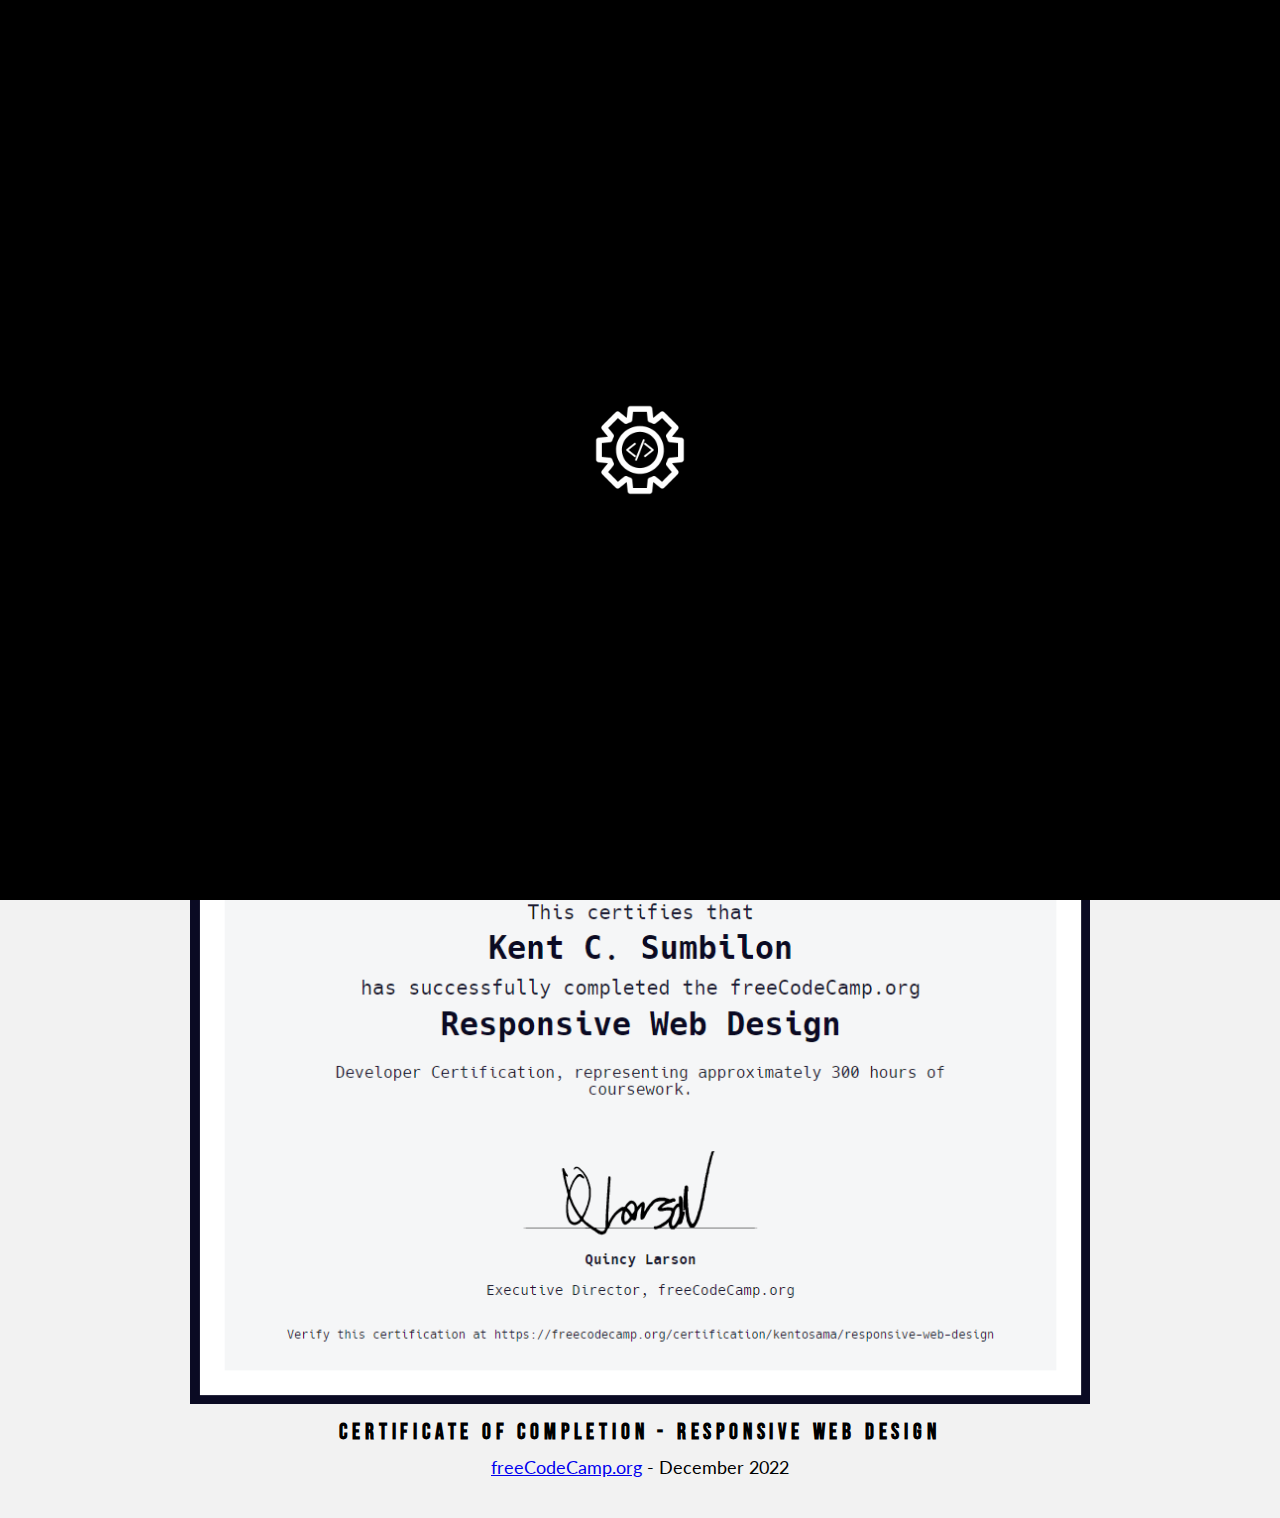
==== about.html @ 443f6633 "temporary completed about page" ====
<!DOCTYPE html>
<html lang="en">

<head>
  <meta charset="UTF-8" />
  <meta http-equiv="X-UA-Compatible" content="IE=edge" />
  <meta name="viewport" content="width=device-width, initial-scale=1.0" />
  <title>Kent Cabrera Sumbilon</title>
  <link rel="shortcut icon" type="image/png" href="img/logo.png">
</head>
<link rel="stylesheet" href="style.css" />
<link rel="preconnect" href="https://fonts.googleapis.com" />
<link rel="preconnect" href="https://fonts.gstatic.com" crossorigin />
<link href="https://fonts.googleapis.com/css2?family=Bebas+Neue&display=swap" rel="stylesheet" />
<link href="https://fonts.googleapis.com/css2?family=Lato&display=swap" rel="stylesheet">
</head>
<div id="loader-container">
  <img id="logo" src="img/logo.png" alt="Logo">
</div>
<script src="loading.js"></script>
<div id="about-page-container" class="about-page-container">
  <header class="about-hero">
    <div class="about-logo">
      <img src="img/logo-2.png" alt="Logo" />
    </div>
    <div class="menu-overlay">
      <div class="menu-overlay-logo">
        <img src="img/logo.png" alt="Logo" />
      </div>
      <button class="close-button">✖</button>
      <ul>
        <li><a href="index.html">Home</a></li>
        <li><a href="about.html">About</a></li>
        <li><a href="#">Contact</a></li>
      </ul>
      <div class="footer">
        <span>&copy;</span>
        <i class="fas fa-user"></i>
        2023, Kent Cabrera Sumbilon
      </div>
    </div>
    <nav>
      <div class="about-menu-text">
        Menu
        <div class="about-hamburger">
          <div class="about-bar"></div>
          <div class="about-bar"></div>
          <div class="about-bar"></div>
        </div>
    </nav>
  </header>

  <div class="scroll-to-top">
    <svg xmlns="http://www.w3.org/2000/svg" width="24" height="24" viewBox="0 0 24 24">
      <path fill="currentColor"
        d="M11.293 7.293l-4 4c-.391.391-.391 1.023 0 1.414.391.391 1.023.391 1.414 0L12 9.414l3.293 3.293c.391.391 1.023.391 1.414 0 .391-.391.391-1.023 0-1.414l-4-4c-.391-.391-1.023-.391-1.414 0z" />
    </svg>
  </div>

  <section id="about-me">
    <div class="about-me-container">
      <img src="img/Kent.png" alt="My Profile Picture">
      <h1>Hi, I'm Kent Cabrera Sumbilon </h1>
      <hr>
      <p>A student who loves programming. Passionate about creating software and solving problems through coding. Always
        looking to learn and improve my skills, and excited to see where my programming journey takes me. In my free
        time, I enjoy working on personal coding projects and experimenting with new technologies. I find joy in
        exploring the latest developments in the tech industry and how they can be utilized to improve our lives. I am
        also interested in contributing to open source projects and collaborating with other developers to create
        innovative solutions. My ultimate goal is to use my skills to make a positive impact in the world and help
        create a better future for everyone.
      </p>
    </div>
  </section>

  <section id="certificates">
    <div class="certificates-container">
      <h2>Certificates</h2>
      <div class="certificate">
        <img src="img/certificate-1.png" alt="Certificate 1">
        <h3>Certificate of Completion - Responsive Web Design</h3>
        <p><a href="https://www.freecodecamp.org/certification/kentosama/responsive-web-design">freeCodeCamp.org</a> - December 2022</p>
      </div>



    </div>
    <script src="main.js"></script>
    </body>

</html>
---- style.css ----
@import url("https://fonts.googleapis.com/css2?family=Exo+2:wght@100;400&display=swap");
@import url("https://fonts.googleapis.com/css2?family=Lato&display=swap");

html {
  scroll-behavior: smooth;
    margin: 0;
    padding: 0;
}

body {
  font-family: "Bebas Neue", Arial, Helvetica, sans-serif;
  letter-spacing: 0.3em;
  margin: 0;
}

p {
  font-family: "Lato", Arial, Helvetica, sans-serif;
  letter-spacing: 0;
}

/* Loading Screen */
.no-scroll {
  overflow: hidden;
}

#loader-container {
  background-color: black;
  position: fixed;
  top: 0;
  left: 0;
  width: 100%;
  height: 100%;
  display: flex;
  align-items: center;
  justify-content: center;
  flex-direction: column;
  z-index: 9999;
  margin: 0;
  padding: 0;
}

#logo {
  width: 100px;
  height: 100px;
  animation: spin 2s linear infinite;
}

@keyframes spin {
  from {
    transform: rotate(0deg);
  }
  to {
    transform: rotate(360deg);
  }
}

/* Home Page */
.home-page-container {
  background: linear-gradient(
    to right,
    rgb(16, 16, 16) 50%,
    rgb(28, 28, 28) 50%
  );
}

/* Header Logo */
.logo img {
  color: #fff;
  height: 70px;
  cursor: pointer;
  transition: transform 0.5s ease-in-out;
}

.logo img:hover {
  transform: rotate(180deg);
}

/* Header Styles/ */
.hero {
  display: flex;
  justify-content: space-between;
  align-items: center;
  margin: 0;
  padding: 10px 20px;
}

.hamburger {
  display: flex;
  flex-direction: column;
  justify-content: space-between;
  height: 20px;
  cursor: pointer;
  margin-left: 10px;
}

.bar {
  width: 25px;
  height: 4px;
  background-color: #fff;
  transition: all 0.3s ease-in-out;
}

.menu-text {
  letter-spacing: 0;
  display: flex;
  font-size: 20px;
  color: #fff;
  cursor: pointer;
  transition: color 0.3s ease-in-out;
}

.menu-text:hover {
  color: #e6a627;
}

/* Menu-Overlay Styles */
.menu-overlay {
  position: fixed;
  top: 0;
  right: 0;
  height: 100%;
  width: 100%;
  background-color: rgba(0, 0, 0, 0.9);
  z-index: 9999;
  transform: translateX(100%);
  transition: transform 0.3s ease-in-out;
}

.menu-overlay-logo img {
  cursor: pointer;
  height: 70px;
  padding: 10px 20px;
  transition: transform 0.5s ease-in-out;
}

.menu-overlay-logo img:hover {
  transform: rotate(180deg);
}

.menu-overlay ul {
  list-style: none;
  margin: 0;
  padding: 0;
  text-align: center;
  position: absolute;
  top: 50%;
  left: 50%;
  transform: translate(-50%, -50%);
}

.menu-overlay li {
  margin: 20px 0;
  font-size: 24px;
}

.menu-overlay a {
  color: #fff;
  text-decoration: none;
  transition: color 0.3s ease-in-out;
  font-size: 80px;
}

.menu-overlay a:hover {
  color: #e6a627;
}

.menu-overlay.open {
  transform: translateX(0);
}

.close-button {
  position: absolute;
  top: 1.2rem;
  right: 0.8rem;
  background-color: transparent;
  border: none;
  font-size: 2rem;
  color: #ffffff;
  cursor: pointer;
  transition: color 0.3s ease-in-out;
}

.close-button:hover {
  color: #737373;
}

.footer {
  position: absolute;
  bottom: 0;
  left: 0;
  width: 100%;
  height: 40px;
  background-color: none;
  color: #fff;
  font-size: 16px;
  text-align: left;
  margin-left: 20px;
  font-family: "Roboto", Arial, Helvetica, sans-serif;
  letter-spacing: 0.1em;
}

.footer span {
  display: inline-block;
}

.footer i {
  color: #fff;
}

/* Scroll-to-Top */
.scroll-to-top {
  position: fixed;
  bottom: 30px;
  left: 93%;
  transform: translateX(50%);
  width: 40px;
  height: 40px;
  background-color: rgba(230, 166, 39, 0.7);
  border-radius: 50%;
  display: flex;
  justify-content: center;
  align-items: center;
  opacity: 0;
  transition: opacity 0.3s ease-in-out;
  cursor: pointer;
}

.scroll-to-top {
  /* ... */
  opacity: 0;
  transition: opacity 0.3s ease-in-out;
}

.scroll-to-top.show {
  opacity: 1;
}

/* Media query for smaller screens */
@media (max-width: 768px) {
  .scroll-to-top {
    bottom: 30px;
    left: 85%;
    width: 30px;
    height: 30px;
    font-size: 14px;
  }
}

/* Section */
.developer-section {
  display: flex;
  flex-direction: column;
  align-items: center;
  margin: 15vh 0;
}

.logo-dev img {
  cursor: pointer;
  height: 100px;
  transition: transform 0.5s ease-in-out;
}

.logo-dev:hover img {
  transform: rotate(180deg);
}

.title {
  font-size: 80px;
  margin: 20px 0;
  text-align: center;
  color: #e6a627;
}

.title-line {
  width: 50px;
  height: 6px;
  background-color: #ffffff;
  border: none;
  margin-bottom: 20px;
  margin-top: 0;
  display: block;
}

.subtitle {
  font-size: 25px;
  text-align: center;
  margin: 0;
  color: #ffffff;
  display: inline-block;
}

/* Media Queries */
@media (max-width: 768px) {
  .title {
    font-size: 50px;
  }

  .subtitle {
    font-size: 20px;
  }

  .title-line {
    margin-bottom: 10px;
  }
}

/* Arrow */
.arrow-container {
  display: flex;
  justify-content: center;
  align-items: center;
  position: relative;
  height: 13vh;
  overflow: hidden;
}

.arrow-icon {
  width: 3rem;
  height: 3rem;
  fill: #e6a627;
  animation: arrow-bounce 1.5s ease-in-out infinite;
}

@keyframes arrow-bounce {
  0%,
  100% {
    transform: translateY(0);
  }
  50% {
    transform: translateY(10px);
  }
}

/* Skills Section */

.skills-section {
  background-color: #f5f5f5;
  padding: 50px 0;
  text-align: center;
}

.skills-container {
  display: flex;
  justify-content: center;
  align-items: center;
  flex-wrap: wrap;
  margin-top: 30px;
}

.skill {
  margin: 20px;
  max-width: 200px;
  text-align: center;
}

.skill img {
  width: 100px;
  height: 100px;
  object-fit: contain;
}

.skill h3 {
  margin-top: 20px;
}

.skill p {
  margin-top: 10px;
  font-size: 16px;
}

/* About Page Styles */

.about-page-container {
  background-color: #f2f2f2;
}

/* About Logo */
.about-logo img {
  height: 70px;
  cursor: pointer;
  transition: transform 0.5s ease-in-out;
}

.about-logo img:hover {
  transform: rotate(180deg);
}

/* About Header */

.about-hero {
  background-color: #f2f2f2;
  display: flex;
  justify-content: space-between;
  align-items: center;
  margin: 0;
  padding: 10px 20px;
}

.about-hamburger {
  display: flex;
  flex-direction: column;
  justify-content: space-between;
  height: 20px;
  cursor: pointer;
  margin-left: 10px;
}

.about-bar {
  width: 25px;
  height: 4px;
  background-color: #000000;
  transition: all 0.3s ease-in-out;
}

.about-menu-text {
  letter-spacing: 0;
  display: flex;
  font-size: 20px;
  color: #000000;
  cursor: pointer;
  transition: color 0.3s ease-in-out;
}

.about-menu-text:hover {
  color: #e6a627;
}

/* About Description */
#about-me {
  background-color: #f2f2f2;
  padding: 60px 0;
}

.about-me-container {
  max-width: 1000px;
  margin: 0 auto;
  text-align: center;
}

.about-me-container img {
  width: 250px;
  height: 250px;
  border-radius: 50%;
  object-fit: cover;
  object-position: center;
}

.about-me-container h1 {
  font-size: 50px;
  font-weight: bold;
  margin-top: 5px;
  margin-bottom: 0;
}

.about-me-container hr {
  border: 5px solid #988345;
  margin-bottom: 20px;
  width: 35px;
}

.about-me-container p {
  font-size: 20px;
  line-height: 1.5;
  color: #333;
  margin-bottom: 50px;
  text-align: justify;
}

@media only screen and (max-width: 768px) {
  .about-me-container img {
    width: 150px;
    height: 150px;
  }
  
  .about-me-container h1 {
    font-size: 30px;
  }
  
  .about-me-container hr {
    margin-bottom: 10px;
    width: 25px;
  }
  
  .about-me-container p {
    font-size: 16px;
    margin-bottom: 30px;
    padding: 0 20px;
  }
}

/* Certificate Section */
#certificates {
  background-color: #f2f2f2;
  padding: 20px 0;
}

.certificates-container {
  max-width: 1000px;
  margin: 0 auto;
  text-align: center;
}

.certificates-container h2 {
  font-size: 40px;
  font-weight: bold;
  margin-top: 0;
  margin-bottom: 20px;
}

.certificate {
  display: inline-block;
  width: 100%;
  max-width: 900px;
  margin: 20px;
}

.certificate img {
  width: 100%;
  height: auto;
  margin-bottom: 10px;
}

.certificate h3 {
  font-size: 22px;
  font-weight: bold;
  margin-top: 0;
  margin-bottom: 10px;
}

.certificate p {
  font-size: 18px;
  margin-top: 0;
  margin-bottom: 0;
}

@media only screen and (max-width: 768px) {
  .certificates-container h2 {
    font-size: 24px;
  }

  .certificate {
    max-width: 350px;
  }

  .certificate h3 {
    font-size: 20px;
  }

  .certificate p {
    font-size: 16px;
  }
}
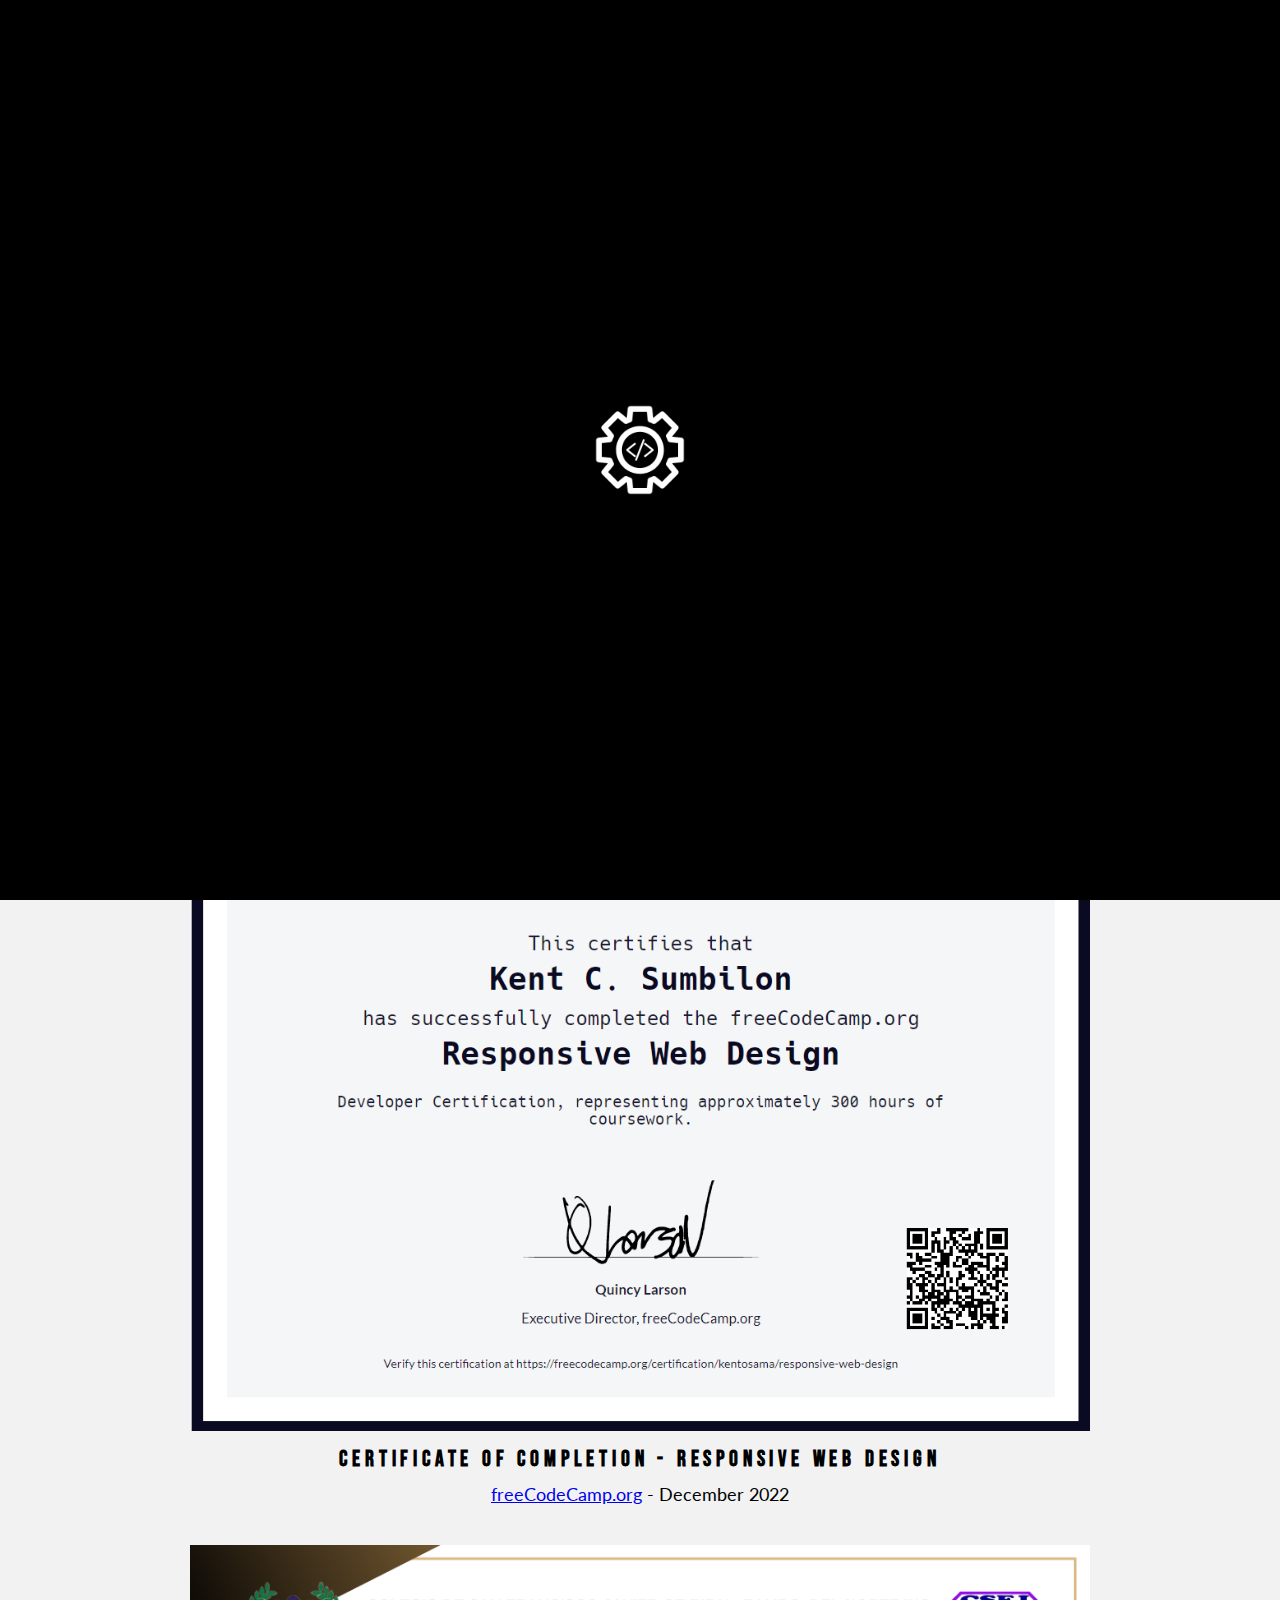
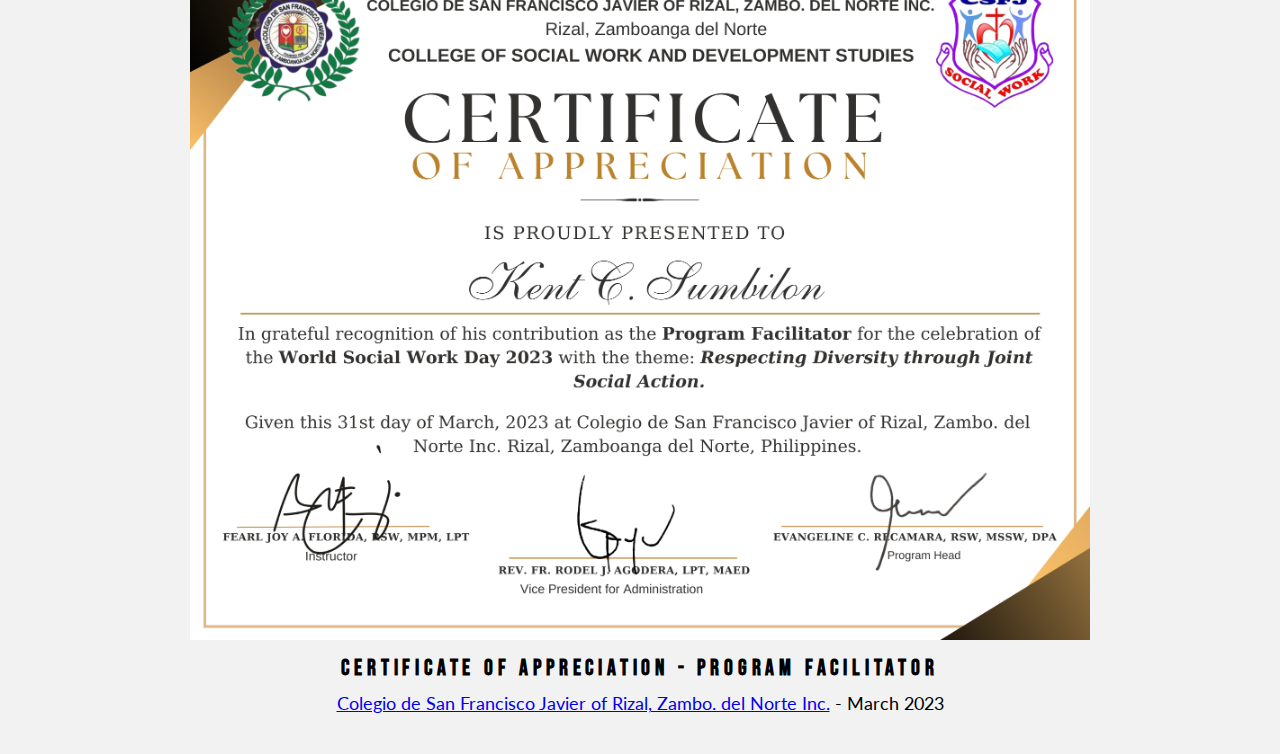
==== commit 1689ff8a: "minor changes" ====
--- a/about.html
+++ b/about.html
@@ -79,13 +79,23 @@
       <div class="certificate">
         <img src="img/certificate-1.png" alt="Certificate 1">
         <h3>Certificate of Completion - Responsive Web Design</h3>
-        <p><a href="https://www.freecodecamp.org/certification/kentosama/responsive-web-design">freeCodeCamp.org</a> - December 2022</p>
+        <p><a href="https://www.freecodecamp.org/certification/kentosama/responsive-web-design" target="_blank">freeCodeCamp.org</a> -
+          December 2022</p>
       </div>
+    </div>
 
+    <div class="certificates-container">
+      <div class="certificate">
+        <img src="img/certificate-2.png" alt="Certificate 2">
+        <h3>Certificate of Appreciation - Program Facilitator</h3>
+        <p><a href="https://www.facebook.com/CSFJRI/" target="_blank">Colegio de San Francisco Javier of Rizal, Zambo. del Norte Inc.</a> - March 2023</p>
+      </div>
+    </div>
+    
 
-
-    </div>
-    <script src="main.js"></script>
-    </body>
+  </section>
+  <script src="main.js"></script>
+  </body>
+</div>
 
 </html>--- a/style.css
+++ b/style.css
@@ -61,7 +61,14 @@
     rgb(16, 16, 16) 50%,
     rgb(28, 28, 28) 50%
   );
-}
+  height: 100vh;
+  display: flex;
+  flex-direction: column;
+  justify-content: flex-end;
+}
+
+
+
 
 /* Header Logo */
 .logo img {
@@ -82,7 +89,13 @@
   align-items: center;
   margin: 0;
   padding: 10px 20px;
-}
+  position: absolute;
+  top: 0;
+  left: 0;
+  right: 0;
+}
+
+
 
 .hamburger {
   display: flex;
@@ -443,6 +456,7 @@
   border-radius: 50%;
   object-fit: cover;
   object-position: center;
+  margin-bottom: 30px;
 }
 
 .about-me-container h1 {
@@ -466,19 +480,51 @@
   text-align: justify;
 }
 
+@media only screen and (max-width: 1024px) {
+  #about-me {
+    padding: 60px 0;
+  }
+
+  .about-me-container img {
+    width: 200px;
+    height: 200px;
+  }
+  
+  .about-me-container h1 {
+    font-size: 40px;
+  }
+  
+  .about-me-container hr {
+    margin-bottom: 20px;
+    width: 25px;
+  }
+  
+  .about-me-container p {
+    font-size: 18px;
+    margin-bottom: 30px;
+    padding: 0 30px;
+  }
+}
+
 @media only screen and (max-width: 768px) {
+  #about-me {
+    padding: 40px 0;
+  }
+  
   .about-me-container img {
     width: 150px;
     height: 150px;
+    margin-bottom: 30px;
   }
   
   .about-me-container h1 {
     font-size: 30px;
+    margin-bottom: 10px;
   }
   
   .about-me-container hr {
     margin-bottom: 10px;
-    width: 25px;
+    width: 20px;
   }
   
   .about-me-container p {
@@ -487,6 +533,7 @@
     padding: 0 20px;
   }
 }
+
 
 /* Certificate Section */
 #certificates {
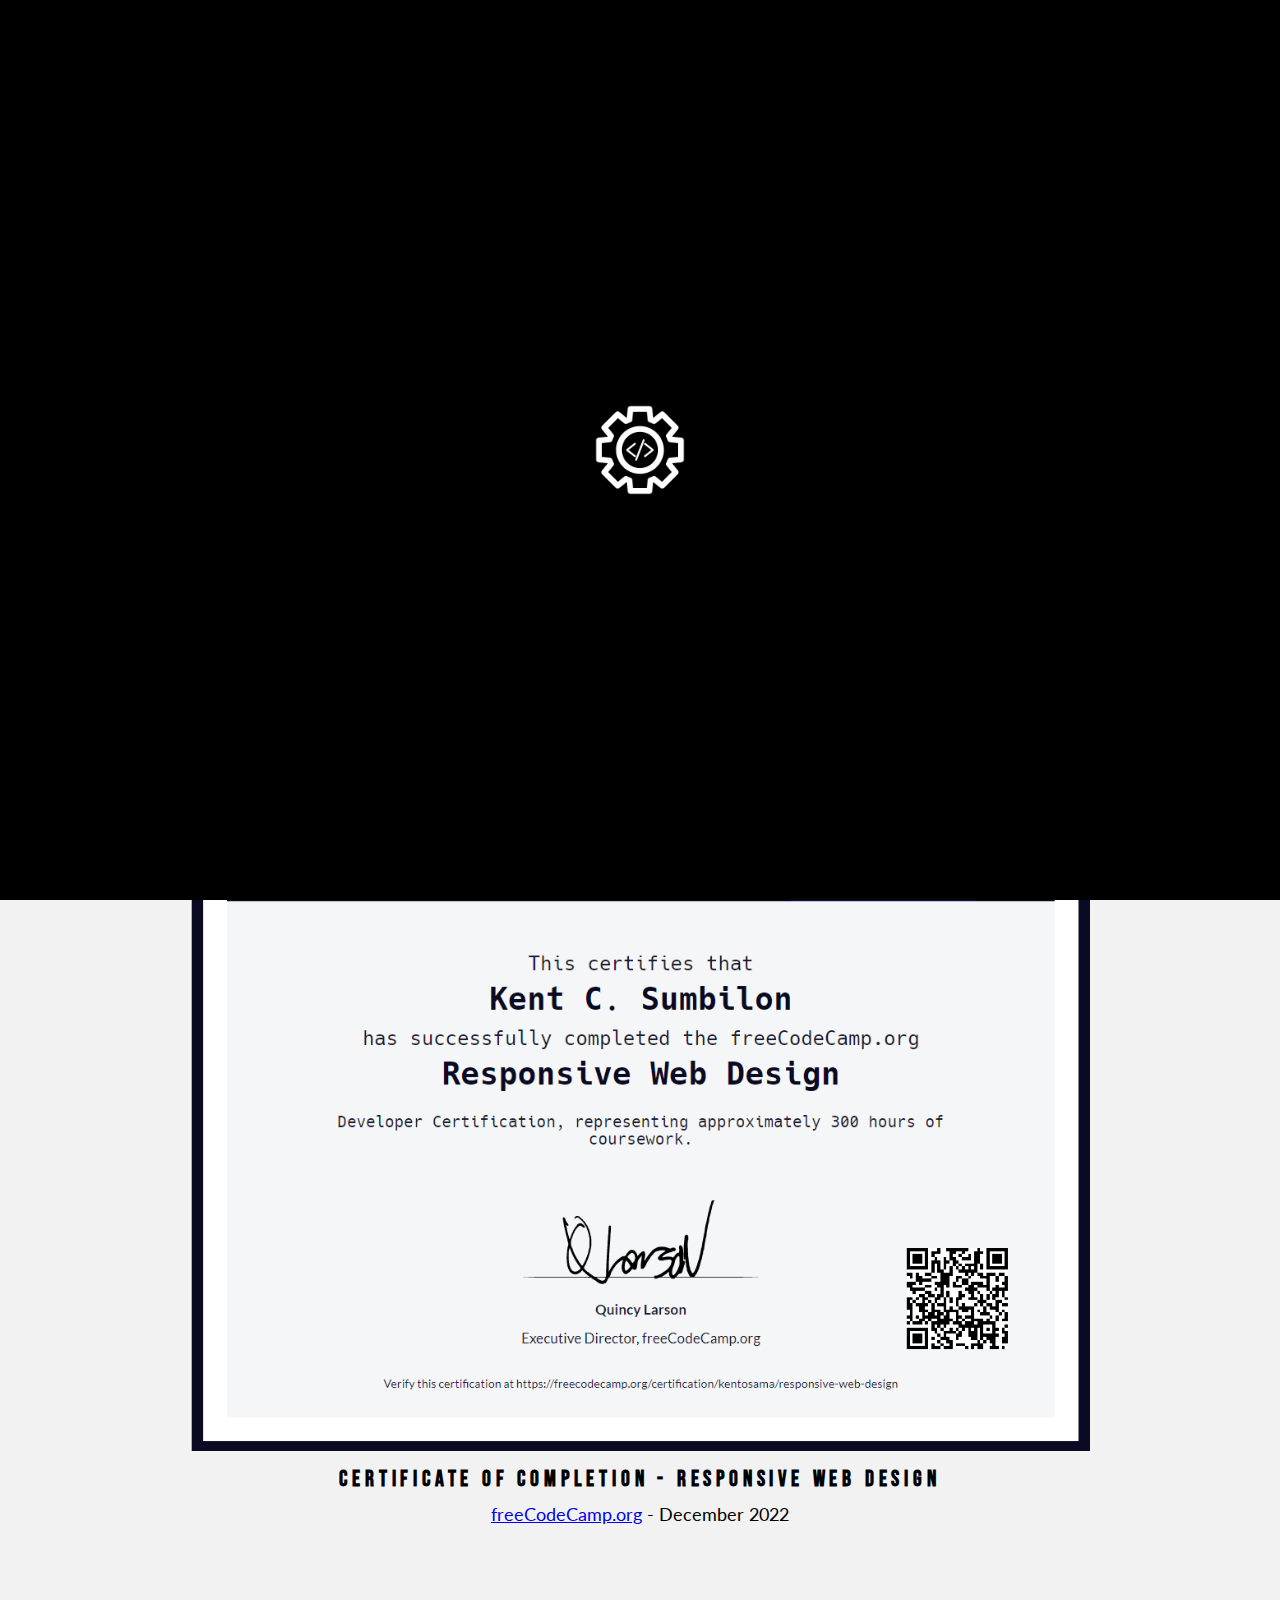
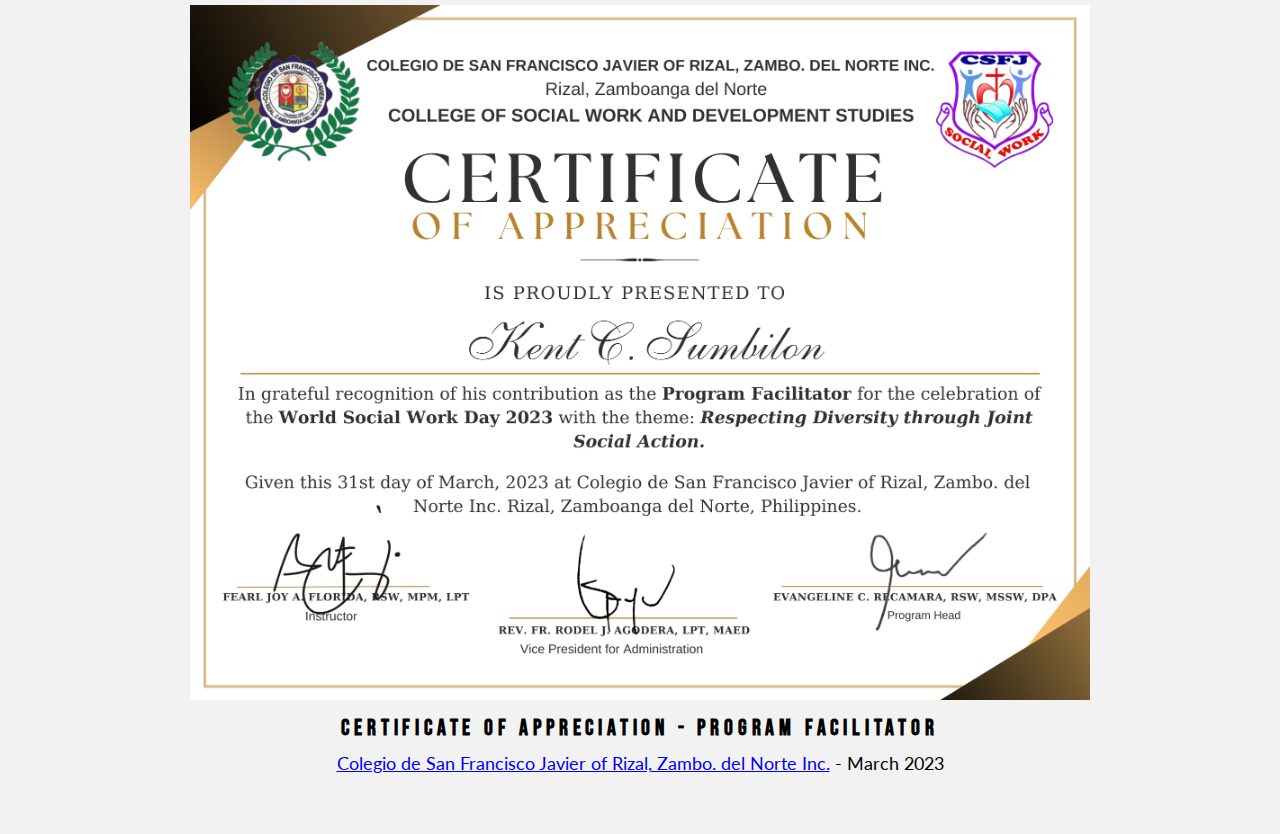
==== commit c1f8a0f3: "minor changes" ====
--- a/about.html
+++ b/about.html
@@ -60,7 +60,7 @@
   <section id="about-me">
     <div class="about-me-container">
       <img src="img/Kent.png" alt="My Profile Picture">
-      <h1>Hi, I'm Kent Cabrera Sumbilon </h1>
+      <h1>Kent Cabrera Sumbilon </h1>
       <hr>
       <p>A student who loves programming. Passionate about creating software and solving problems through coding. Always
         looking to learn and improve my skills, and excited to see where my programming journey takes me. In my free
@@ -79,7 +79,8 @@
       <div class="certificate">
         <img src="img/certificate-1.png" alt="Certificate 1">
         <h3>Certificate of Completion - Responsive Web Design</h3>
-        <p><a href="https://www.freecodecamp.org/certification/kentosama/responsive-web-design" target="_blank">freeCodeCamp.org</a> -
+        <p><a href="https://www.freecodecamp.org/certification/kentosama/responsive-web-design"
+            target="_blank">freeCodeCamp.org</a> -
           December 2022</p>
       </div>
     </div>
@@ -88,10 +89,11 @@
       <div class="certificate">
         <img src="img/certificate-2.png" alt="Certificate 2">
         <h3>Certificate of Appreciation - Program Facilitator</h3>
-        <p><a href="https://www.facebook.com/CSFJRI/" target="_blank">Colegio de San Francisco Javier of Rizal, Zambo. del Norte Inc.</a> - March 2023</p>
+        <p><a href="https://www.facebook.com/CSFJRI/" target="_blank">Colegio de San Francisco Javier of Rizal, Zambo.
+            del Norte Inc.</a> - March 2023</p>
       </div>
     </div>
-    
+
 
   </section>
   <script src="main.js"></script>
--- a/style.css
+++ b/style.css
@@ -3,8 +3,8 @@
 
 html {
   scroll-behavior: smooth;
-    margin: 0;
-    padding: 0;
+  margin: 0;
+  padding: 0;
 }
 
 body {
@@ -67,9 +67,6 @@
   justify-content: flex-end;
 }
 
-
-
-
 /* Header Logo */
 .logo img {
   color: #fff;
@@ -94,8 +91,6 @@
   left: 0;
   right: 0;
 }
-
-
 
 .hamburger {
   display: flex;
@@ -489,16 +484,16 @@
     width: 200px;
     height: 200px;
   }
-  
+
   .about-me-container h1 {
     font-size: 40px;
   }
-  
+
   .about-me-container hr {
     margin-bottom: 20px;
     width: 25px;
   }
-  
+
   .about-me-container p {
     font-size: 18px;
     margin-bottom: 30px;
@@ -510,23 +505,23 @@
   #about-me {
     padding: 40px 0;
   }
-  
+
   .about-me-container img {
     width: 150px;
     height: 150px;
     margin-bottom: 30px;
   }
-  
+
   .about-me-container h1 {
     font-size: 30px;
     margin-bottom: 10px;
   }
-  
+
   .about-me-container hr {
     margin-bottom: 10px;
     width: 20px;
   }
-  
+
   .about-me-container p {
     font-size: 16px;
     margin-bottom: 30px;
@@ -558,7 +553,7 @@
   display: inline-block;
   width: 100%;
   max-width: 900px;
-  margin: 20px;
+  margin: 40px;
 }
 
 .certificate img {
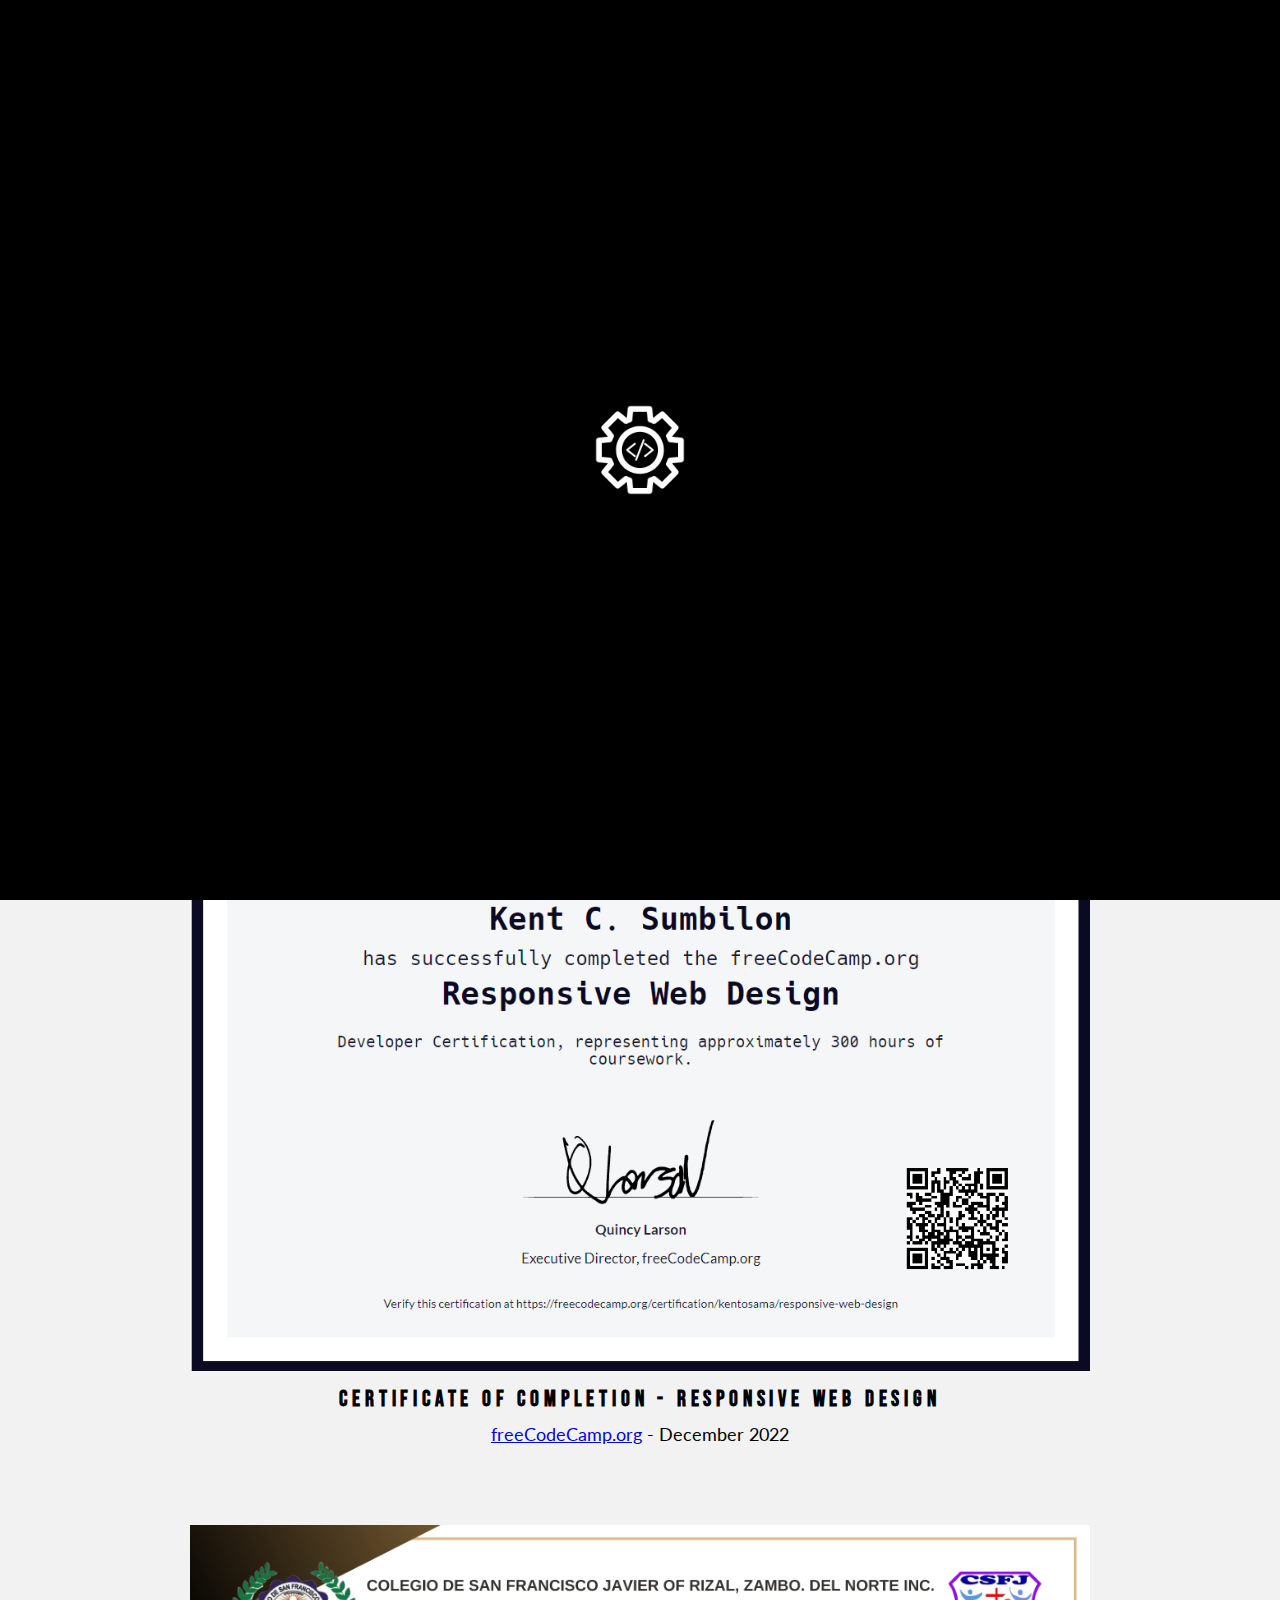
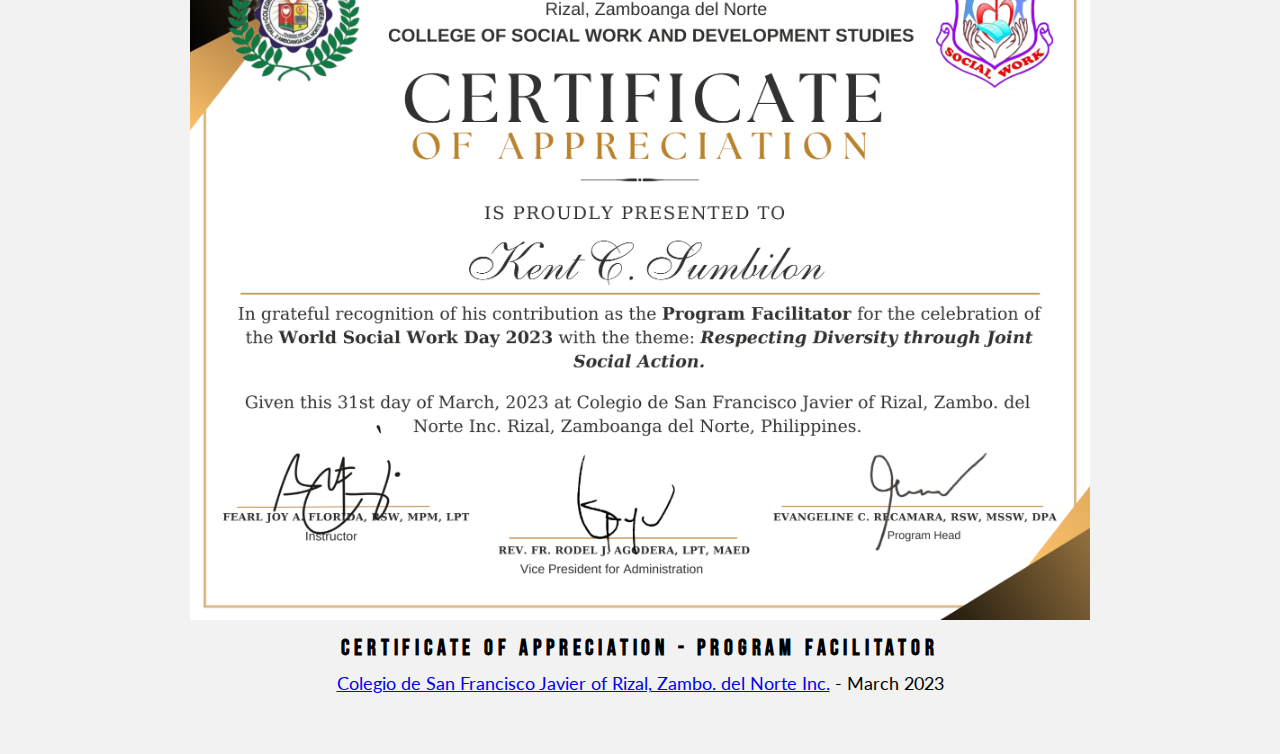
==== commit fd314e07: "minor changes" ====
--- a/about.html
+++ b/about.html
@@ -7,38 +7,32 @@
   <meta name="viewport" content="width=device-width, initial-scale=1.0" />
   <title>Kent Cabrera Sumbilon</title>
   <link rel="shortcut icon" type="image/png" href="img/logo.png">
-</head>
+
 <link rel="stylesheet" href="style.css" />
 <link rel="preconnect" href="https://fonts.googleapis.com" />
 <link rel="preconnect" href="https://fonts.gstatic.com" crossorigin />
 <link href="https://fonts.googleapis.com/css2?family=Bebas+Neue&display=swap" rel="stylesheet" />
 <link href="https://fonts.googleapis.com/css2?family=Lato&display=swap" rel="stylesheet">
 </head>
+<body>
+  <div class="scroll-to-top">
+    <svg xmlns="http://www.w3.org/2000/svg" width="24" height="24" viewBox="0 0 24 24">
+      <path fill="currentColor"
+        d="M11.293 7.293l-4 4c-.391.391-.391 1.023 0 1.414.391.391 1.023.391 1.414 0L12 9.414l3.293 3.293c.391.391 1.023.391 1.414 0 .391-.391.391-1.023 0-1.414l-4-4c-.391-.391-1.023-.391-1.414 0z" />
+    </svg>
+  </div>
+
 <div id="loader-container">
   <img id="logo" src="img/logo.png" alt="Logo">
 </div>
 <script src="loading.js"></script>
+
 <div id="about-page-container" class="about-page-container">
   <header class="about-hero">
     <div class="about-logo">
       <img src="img/logo-2.png" alt="Logo" />
     </div>
-    <div class="menu-overlay">
-      <div class="menu-overlay-logo">
-        <img src="img/logo.png" alt="Logo" />
-      </div>
-      <button class="close-button">✖</button>
-      <ul>
-        <li><a href="index.html">Home</a></li>
-        <li><a href="about.html">About</a></li>
-        <li><a href="#">Contact</a></li>
-      </ul>
-      <div class="footer">
-        <span>&copy;</span>
-        <i class="fas fa-user"></i>
-        2023, Kent Cabrera Sumbilon
-      </div>
-    </div>
+
     <nav>
       <div class="about-menu-text">
         Menu
@@ -49,13 +43,6 @@
         </div>
     </nav>
   </header>
-
-  <div class="scroll-to-top">
-    <svg xmlns="http://www.w3.org/2000/svg" width="24" height="24" viewBox="0 0 24 24">
-      <path fill="currentColor"
-        d="M11.293 7.293l-4 4c-.391.391-.391 1.023 0 1.414.391.391 1.023.391 1.414 0L12 9.414l3.293 3.293c.391.391 1.023.391 1.414 0 .391-.391.391-1.023 0-1.414l-4-4c-.391-.391-1.023-.391-1.414 0z" />
-    </svg>
-  </div>
 
   <section id="about-me">
     <div class="about-me-container">
@@ -72,6 +59,24 @@
       </p>
     </div>
   </section>
+</div>
+
+<div class="menu-overlay">
+  <div class="menu-overlay-logo">
+    <img src="img/logo.png" alt="Logo" />
+  </div>
+  <button class="close-button">✖</button>
+  <ul>
+    <li><a href="index.html">Home</a></li>
+    <li><a href="about.html">About</a></li>
+    <li><a href="contact.html">Contact</a></li>
+  </ul>
+  <div class="footer">
+    <span>&copy;</span>
+    <i class="fas fa-user"></i>
+    2023, Kent Cabrera Sumbilon
+  </div>
+</div>
 
   <section id="certificates">
     <div class="certificates-container">
@@ -98,6 +103,5 @@
   </section>
   <script src="main.js"></script>
   </body>
-</div>
 
 </html>--- a/style.css
+++ b/style.css
@@ -5,6 +5,7 @@
   scroll-behavior: smooth;
   margin: 0;
   padding: 0;
+  background-color: #f2f2f2;
 }
 
 body {
@@ -65,6 +66,13 @@
   display: flex;
   flex-direction: column;
   justify-content: flex-end;
+  transform: translateY(-50px);
+  transition: transform 1s ease-in-out;
+}
+
+.home-page-container.show {
+  opacity: 1;
+  transform: translateY(0);
 }
 
 /* Header Logo */
@@ -380,13 +388,19 @@
 
 .about-page-container {
   background-color: #f2f2f2;
+  transform: translateY(-50px);
+  transition: transform 1s ease-out;
+}
+
+.about-page-container.show {
+  transform: translateY(0);
 }
 
 /* About Logo */
 .about-logo img {
   height: 70px;
   cursor: pointer;
-  transition: transform 0.5s ease-in-out;
+  transition: transform 1s ease-in-out;
 }
 
 .about-logo img:hover {
@@ -436,7 +450,7 @@
 /* About Description */
 #about-me {
   background-color: #f2f2f2;
-  padding: 60px 0;
+  padding: 20px 0;
 }
 
 .about-me-container {
@@ -529,7 +543,6 @@
   }
 }
 
-
 /* Certificate Section */
 #certificates {
   background-color: #f2f2f2;
@@ -592,3 +605,98 @@
     font-size: 16px;
   }
 }
+
+/* Contact Styles */
+.contact-page-container {
+  background-color: #f2f2f2;
+  transform: translateY(-50px);
+  transition: transform 1s ease-out;
+}
+
+.contact-page-container.show {
+  opacity: 1;
+  transform: translateY(0);
+}
+
+#contact {
+  background-color: #f2f2f2;
+  padding: 100px 0;
+}
+
+.contact-container {
+  margin: 0 auto;
+  text-align: center;
+}
+
+.contact-container h2 {
+  font-size: 70px;
+  font-weight: bold;
+  margin-top: 0;
+  margin-bottom: 10px;
+}
+
+.contact-container h3 {
+  font-size: 45px;
+  font-weight: bold;
+  margin-top: 0;
+  margin-bottom: 10px;
+}
+
+.contact-container hr {
+  border: 5px solid #988345;
+  margin-bottom: 20px;
+  width: 35px;
+}
+
+.contact-container p a {
+  color: #988345;
+  font-size: 20px;
+  line-height: 1.5;
+  color: #333;
+  margin-bottom: 30px;
+}
+
+.socials {
+  display: flex;
+  justify-content: center;
+  align-items: center;
+  flex-wrap: wrap;
+  gap: 30px;
+  margin-bottom: 50px;
+}
+
+.socials img {
+  width: 50px;
+  height: 50px;
+  object-fit: contain;
+}
+
+@media only screen and (max-width: 768px) {
+  .contact-container h2 {
+    font-size: 30px;
+  }
+
+  .contact-container h3 {
+    font-size: 20px;
+  }
+
+  .contact-container hr {
+    margin-bottom: 10px;
+    width: 25px;
+  }
+
+  .contact-container p {
+    font-size: 16px;
+    margin-bottom: 20px;
+  }
+
+  .socials img {
+    width: 40px;
+    height: 40px;
+  }
+
+  .socials {
+    gap: 20px;
+    margin-bottom: 30px;
+  }
+}
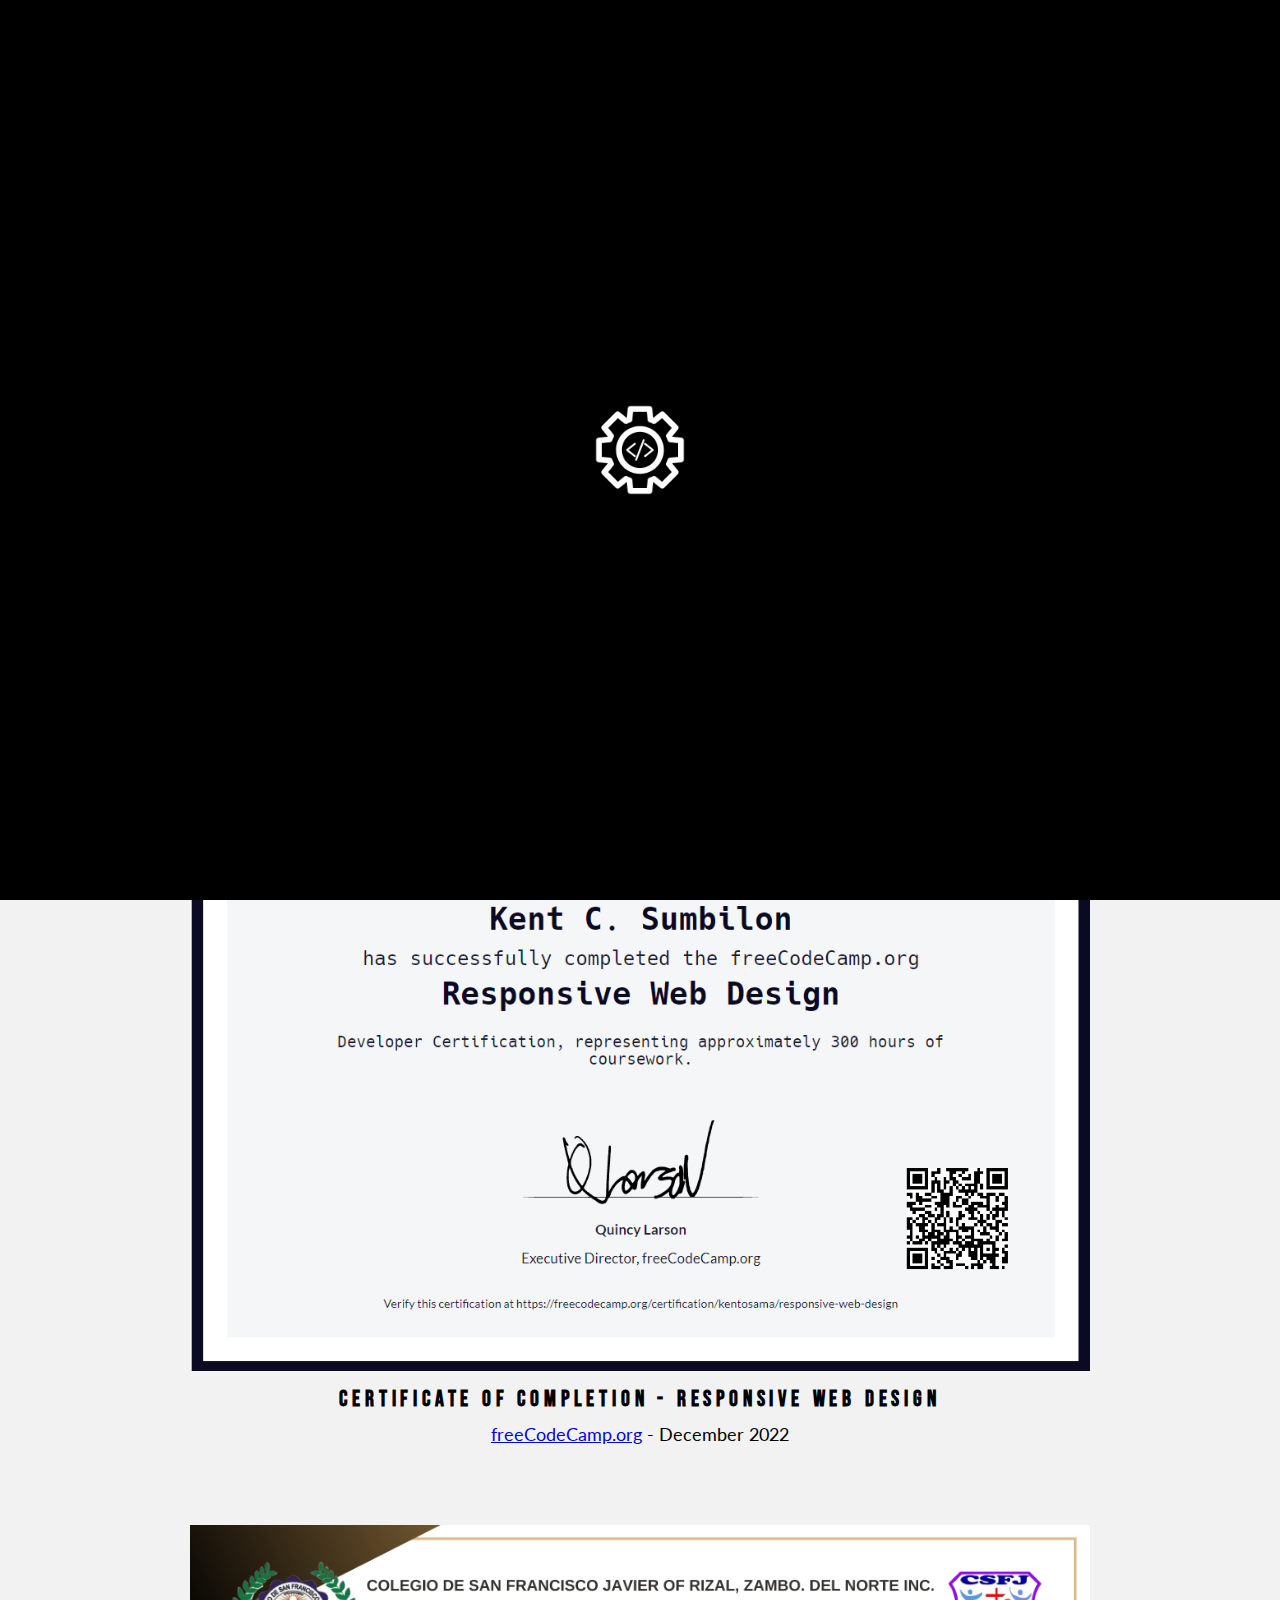
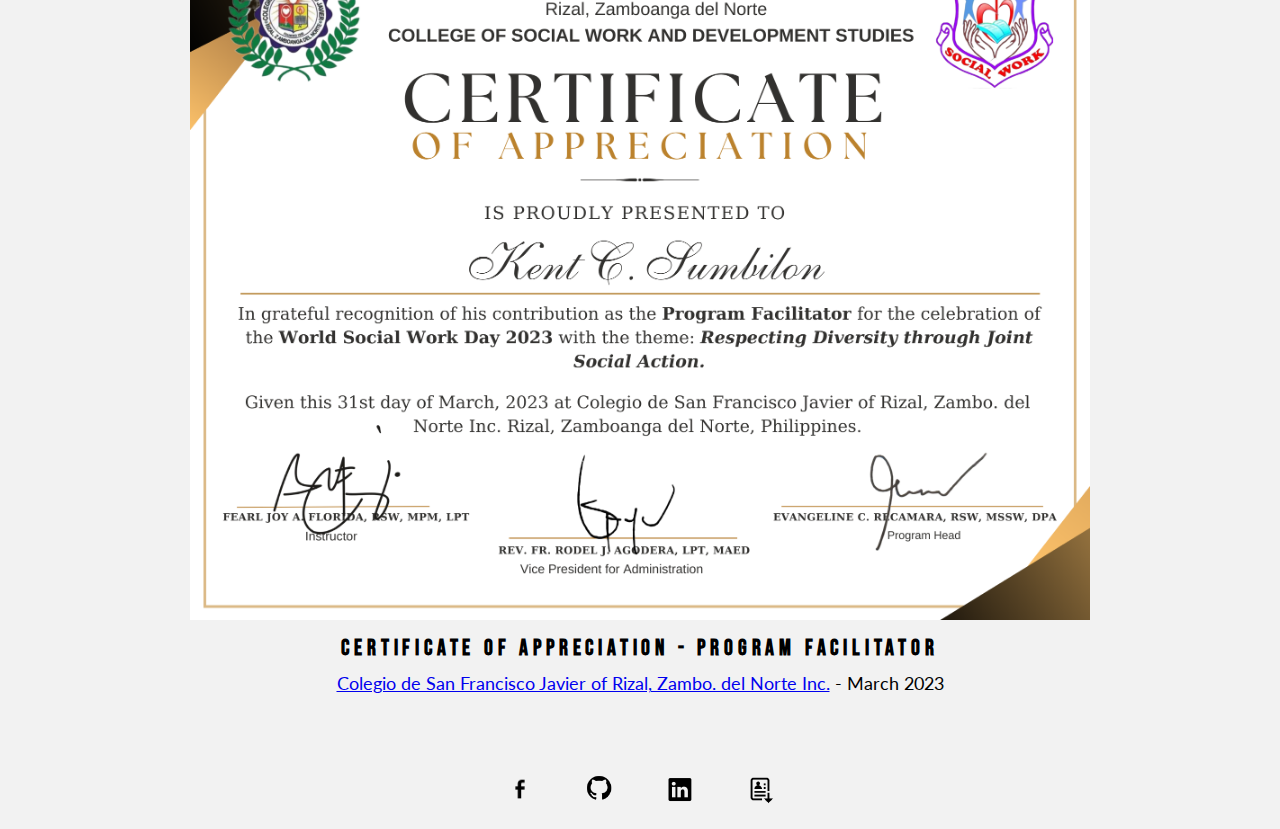
==== commit 4e485db6: "added footer" ====
--- a/about.html
+++ b/about.html
@@ -1,107 +1,149 @@
 <!DOCTYPE html>
 <html lang="en">
-
-<head>
-  <meta charset="UTF-8" />
-  <meta http-equiv="X-UA-Compatible" content="IE=edge" />
-  <meta name="viewport" content="width=device-width, initial-scale=1.0" />
-  <title>Kent Cabrera Sumbilon</title>
-  <link rel="shortcut icon" type="image/png" href="img/logo.png">
-
-<link rel="stylesheet" href="style.css" />
-<link rel="preconnect" href="https://fonts.googleapis.com" />
-<link rel="preconnect" href="https://fonts.gstatic.com" crossorigin />
-<link href="https://fonts.googleapis.com/css2?family=Bebas+Neue&display=swap" rel="stylesheet" />
-<link href="https://fonts.googleapis.com/css2?family=Lato&display=swap" rel="stylesheet">
-</head>
-<body>
-  <div class="scroll-to-top">
-    <svg xmlns="http://www.w3.org/2000/svg" width="24" height="24" viewBox="0 0 24 24">
-      <path fill="currentColor"
-        d="M11.293 7.293l-4 4c-.391.391-.391 1.023 0 1.414.391.391 1.023.391 1.414 0L12 9.414l3.293 3.293c.391.391 1.023.391 1.414 0 .391-.391.391-1.023 0-1.414l-4-4c-.391-.391-1.023-.391-1.414 0z" />
-    </svg>
-  </div>
-
-<div id="loader-container">
-  <img id="logo" src="img/logo.png" alt="Logo">
-</div>
-<script src="loading.js"></script>
-
-<div id="about-page-container" class="about-page-container">
-  <header class="about-hero">
-    <div class="about-logo">
-      <img src="img/logo-2.png" alt="Logo" />
+  <head>
+    <meta charset="UTF-8" />
+    <meta http-equiv="X-UA-Compatible" content="IE=edge" />
+    <meta name="viewport" content="width=device-width, initial-scale=1.0" />
+    <title>Kent Cabrera Sumbilon</title>
+    <link rel="shortcut icon" type="image/png" href="img/logo.png" />
+    <link rel="stylesheet" href="style.css" />
+    <link rel="preconnect" href="https://fonts.googleapis.com" />
+    <link rel="preconnect" href="https://fonts.gstatic.com" crossorigin />
+    <link
+      href="https://fonts.googleapis.com/css2?family=Bebas+Neue&display=swap"
+      rel="stylesheet"
+    />
+    <link
+      href="https://fonts.googleapis.com/css2?family=Lato&display=swap"
+      rel="stylesheet"
+    />
+  </head>
+  <body>
+    <div class="scroll-to-top">
+      <svg
+        xmlns="http://www.w3.org/2000/svg"
+        width="24"
+        height="24"
+        viewBox="0 0 24 24"
+      >
+        <path
+          fill="currentColor"
+          d="M11.293 7.293l-4 4c-.391.391-.391 1.023 0 1.414.391.391 1.023.391 1.414 0L12 9.414l3.293 3.293c.391.391 1.023.391 1.414 0 .391-.391.391-1.023 0-1.414l-4-4c-.391-.391-1.023-.391-1.414 0z"
+        />
+      </svg>
     </div>
 
-    <nav>
-      <div class="about-menu-text">
-        Menu
-        <div class="about-hamburger">
-          <div class="about-bar"></div>
-          <div class="about-bar"></div>
-          <div class="about-bar"></div>
+    <div id="loader-container">
+      <img id="logo" src="img/logo.png" alt="Logo" />
+    </div>
+    <script src="loading.js"></script>
+
+    <div id="about-page-container" class="about-page-container">
+      <header class="about-hero">
+        <div class="about-logo">
+          <img src="img/logo-2.png" alt="Logo" />
         </div>
-    </nav>
-  </header>
 
-  <section id="about-me">
-    <div class="about-me-container">
-      <img src="img/Kent.png" alt="My Profile Picture">
-      <h1>Kent Cabrera Sumbilon </h1>
-      <hr>
-      <p>A student who loves programming. Passionate about creating software and solving problems through coding. Always
-        looking to learn and improve my skills, and excited to see where my programming journey takes me. In my free
-        time, I enjoy working on personal coding projects and experimenting with new technologies. I find joy in
-        exploring the latest developments in the tech industry and how they can be utilized to improve our lives. I am
-        also interested in contributing to open source projects and collaborating with other developers to create
-        innovative solutions. My ultimate goal is to use my skills to make a positive impact in the world and help
-        create a better future for everyone.
-      </p>
+        <nav>
+          <div class="about-menu-text">
+            Menu
+            <div class="about-hamburger">
+              <div class="about-bar"></div>
+              <div class="about-bar"></div>
+              <div class="about-bar"></div>
+            </div>
+          </div>
+        </nav>
+      </header>
+
+      <section id="about-me">
+        <div class="about-me-container">
+          <img src="img/Kent.png" alt="My Profile Picture" />
+          <h1>Kent Cabrera Sumbilon</h1>
+          <hr />
+          <p>
+            A student who loves programming. Passionate about creating software
+            and solving problems through coding. Always looking to learn and
+            improve my skills, and excited to see where my programming journey
+            takes me. In my free time, I enjoy working on personal coding
+            projects and experimenting with new technologies. I find joy in
+            exploring the latest developments in the tech industry and how they
+            can be utilized to improve our lives. I am also interested in
+            contributing to open source projects and collaborating with other
+            developers to create innovative solutions. My ultimate goal is to
+            use my skills to make a positive impact in the world and help create
+            a better future for everyone.
+          </p>
+        </div>
+      </section>
     </div>
-  </section>
-</div>
 
-<div class="menu-overlay">
-  <div class="menu-overlay-logo">
-    <img src="img/logo.png" alt="Logo" />
-  </div>
-  <button class="close-button">✖</button>
-  <ul>
-    <li><a href="index.html">Home</a></li>
-    <li><a href="about.html">About</a></li>
-    <li><a href="contact.html">Contact</a></li>
-  </ul>
-  <div class="footer">
-    <span>&copy;</span>
-    <i class="fas fa-user"></i>
-    2023, Kent Cabrera Sumbilon
-  </div>
-</div>
-
-  <section id="certificates">
-    <div class="certificates-container">
-      <h2>Certificates</h2>
-      <div class="certificate">
-        <img src="img/certificate-1.png" alt="Certificate 1">
-        <h3>Certificate of Completion - Responsive Web Design</h3>
-        <p><a href="https://www.freecodecamp.org/certification/kentosama/responsive-web-design"
-            target="_blank">freeCodeCamp.org</a> -
-          December 2022</p>
+    <div class="menu-overlay">
+      <div class="menu-overlay-logo">
+        <img src="img/logo.png" alt="Logo" />
+      </div>
+      <button class="close-button">✖</button>
+      <ul>
+        <li><a href="index.html">Home</a></li>
+        <li><a href="about.html">About</a></li>
+        <li><a href="contact.html">Contact</a></li>
+      </ul>
+      <div class="menu-overlay-footer">
+        <span>&copy;</span>
+        <i class="fas fa-user"></i>
+        2023, Kent Cabrera Sumbilon
       </div>
     </div>
 
-    <div class="certificates-container">
-      <div class="certificate">
-        <img src="img/certificate-2.png" alt="Certificate 2">
-        <h3>Certificate of Appreciation - Program Facilitator</h3>
-        <p><a href="https://www.facebook.com/CSFJRI/" target="_blank">Colegio de San Francisco Javier of Rizal, Zambo.
-            del Norte Inc.</a> - March 2023</p>
+    <section id="certificates">
+      <div class="certificates-container">
+        <h2>Certificates</h2>
+        <div class="certificate">
+          <img src="img/certificate-1.png" alt="Certificate 1" />
+          <h3>Certificate of Completion - Responsive Web Design</h3>
+          <p>
+            <a
+              href="https://www.freecodecamp.org/certification/kentosama/responsive-web-design"
+              target="_blank"
+              >freeCodeCamp.org</a
+            >
+            - December 2022
+          </p>
+        </div>
       </div>
+
+      <div class="certificates-container">
+        <div class="certificate">
+          <img src="img/certificate-2.png" alt="Certificate 2" />
+          <h3>Certificate of Appreciation - Program Facilitator</h3>
+          <p>
+            <a href="https://www.facebook.com/CSFJRI/" target="_blank"
+              >Colegio de San Francisco Javier of Rizal, Zambo. del Norte
+              Inc.</a
+            >
+            - March 2023
+          </p>
+        </div>
+      </div>
+    </section>
+    <script src="main.js"></script>
+  </body>
+  <footer>
+    <div class="socials">
+      <a href="https://www.facebook.com/kent.sumbilon1/" target="_blank"
+        ><img src="img/fb.png" alt="Facebook"
+      /></a>
+      <a href="https://github.com/kentosama10" target="_blank"
+        ><img src="img/github.png" alt="Github"
+      /></a>
+      <a
+        href="https://www.linkedin.com/in/kent-sumbilon-522b91271/"
+        target="_blank"
+        ><img src="img/linkedin.png" alt="LinkedIn"
+      /></a>
+      <a href="resume.pdf" download target="_blank"
+        ><img src="img/resume.png" alt="Resume"
+      /></a>
     </div>
-
-
-  </section>
-  <script src="main.js"></script>
-  </body>
-
-</html>+  </footer>
+</html>
--- a/style.css
+++ b/style.css
@@ -200,7 +200,7 @@
   color: #737373;
 }
 
-.footer {
+.menu-overlay-footer {
   position: absolute;
   bottom: 0;
   left: 0;
@@ -215,11 +215,11 @@
   letter-spacing: 0.1em;
 }
 
-.footer span {
+.menu-overlay-footer  span {
   display: inline-block;
 }
 
-.footer i {
+.menu-overlay-footer  i {
   color: #fff;
 }
 
@@ -608,7 +608,6 @@
 
 /* Contact Styles */
 .contact-page-container {
-  background-color: #f2f2f2;
   transform: translateY(-50px);
   transition: transform 1s ease-out;
 }
@@ -633,13 +632,13 @@
   font-weight: bold;
   margin-top: 0;
   margin-bottom: 10px;
+  letter-spacing: 0.1em;
 }
 
 .contact-container h3 {
-  font-size: 45px;
+  font-size: 40px;
   font-weight: bold;
-  margin-top: 0;
-  margin-bottom: 10px;
+  margin: 0;
 }
 
 .contact-container hr {
@@ -648,12 +647,21 @@
   width: 35px;
 }
 
+ .contact-number {
+  margin-top: 0;
+  margin-bottom: 40px;
+}
+
+.contact-email {
+  margin: 0;
+}
+
 .contact-container p a {
   color: #988345;
   font-size: 20px;
   line-height: 1.5;
-  color: #333;
-  margin-bottom: 30px;
+  text-decoration: none;
+  margin: 0;
 }
 
 .socials {
@@ -662,14 +670,20 @@
   align-items: center;
   flex-wrap: wrap;
   gap: 30px;
-  margin-bottom: 50px;
 }
 
 .socials img {
   width: 50px;
   height: 50px;
   object-fit: contain;
-}
+  transition: transform 0.3s ease-in-out;
+}
+
+.socials img:hover {
+  transform: scale(1.5);
+}
+
+
 
 @media only screen and (max-width: 768px) {
   .contact-container h2 {
@@ -700,3 +714,30 @@
     margin-bottom: 30px;
   }
 }
+
+footer {
+  background-color: #f2f2f2;
+  padding: 20px 0;
+  text-align: center;
+}
+
+footer .socials {
+  display: flex;
+  justify-content: center;
+  align-items: center;
+}
+
+footer .socials a {
+  margin: 0 10px;
+}
+
+footer .socials img {
+  width: 30px;
+  height: 30px;
+  object-fit: contain;
+  transition: transform 0.3s ease-in-out;
+}
+
+footer .socials img:hover {
+  transform: scale(1.1);
+}
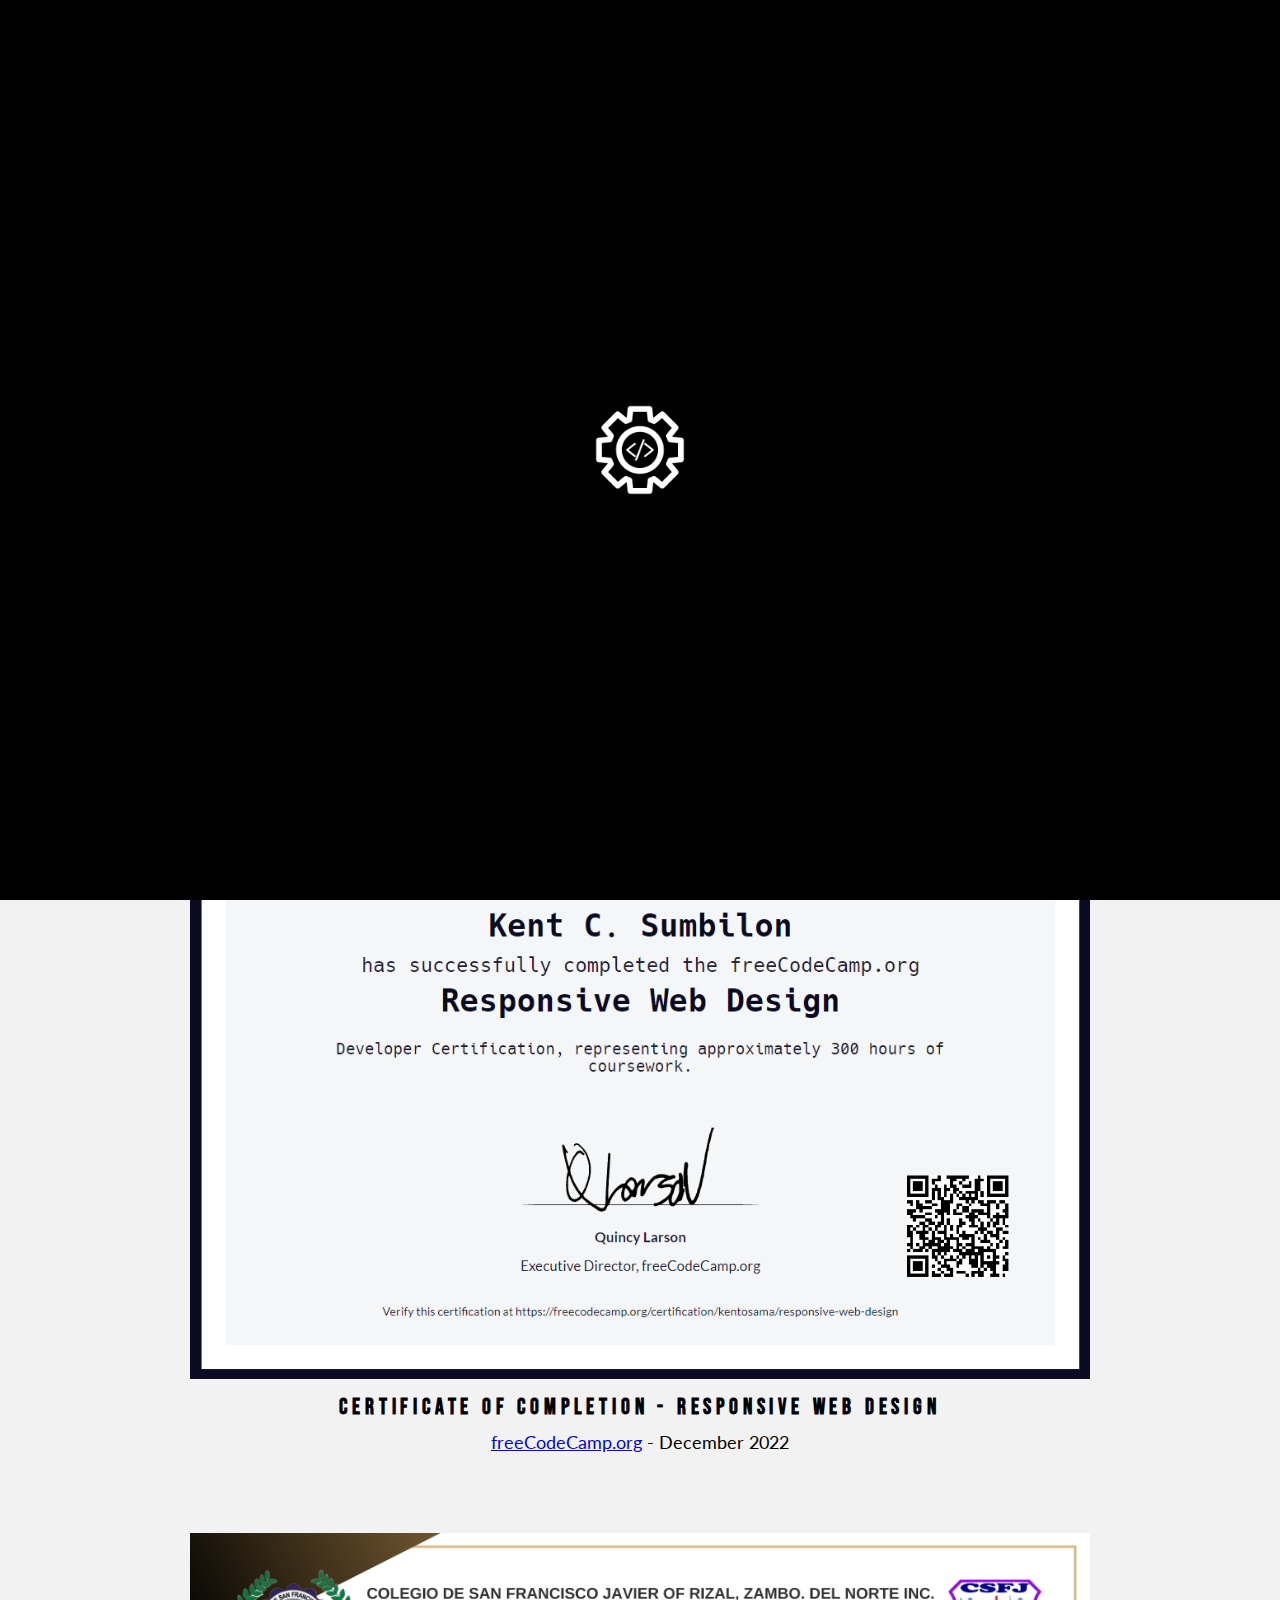
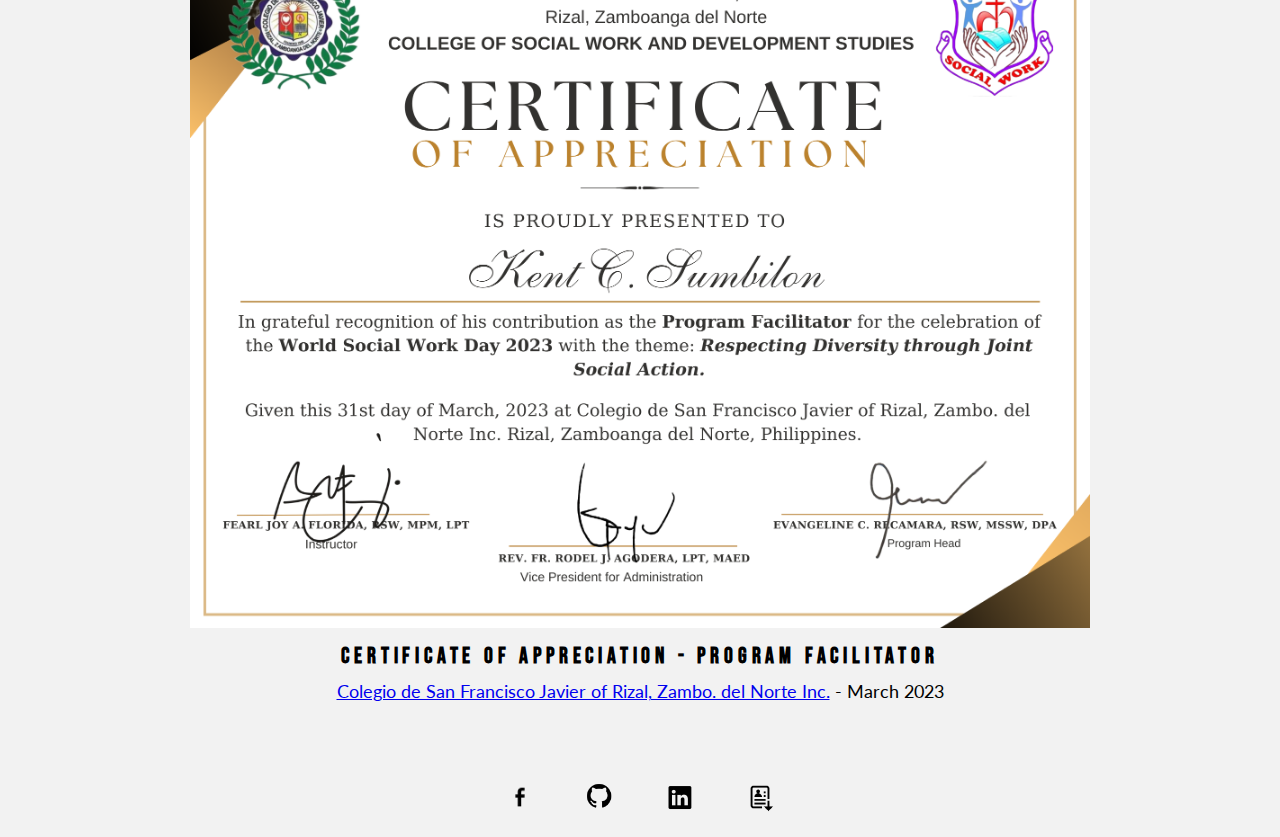
==== commit b093bb37: "edited prof pic" ====
--- a/about.html
+++ b/about.html
@@ -58,7 +58,7 @@
 
       <section id="about-me">
         <div class="about-me-container">
-          <img src="img/Kent.png" alt="My Profile Picture" />
+          <img src="img/Kent Barong.png.png" alt="My Profile Picture" />
           <h1>Kent Cabrera Sumbilon</h1>
           <hr />
           <p>
--- a/style.css
+++ b/style.css
@@ -215,11 +215,11 @@
   letter-spacing: 0.1em;
 }
 
-.menu-overlay-footer  span {
+.menu-overlay-footer span {
   display: inline-block;
 }
 
-.menu-overlay-footer  i {
+.menu-overlay-footer i {
   color: #fff;
 }
 
@@ -466,6 +466,14 @@
   object-fit: cover;
   object-position: center;
   margin-bottom: 30px;
+  box-shadow: 0px 0px 10px rgba(0, 0, 0, 0.1);
+  border: 3px solid #fff;
+  transition: all 0.3s ease-in-out;
+}
+
+.about-me-container img:hover {
+  transform: scale(1.05);
+  box-shadow: 0px 0px 20px rgba(0, 0, 0, 0.2);
 }
 
 .about-me-container h1 {
@@ -495,8 +503,10 @@
   }
 
   .about-me-container img {
-    width: 200px;
-    height: 200px;
+    max-width: 100%;
+    height: auto;
+    display: block;
+    margin: 0 auto 30px;
   }
 
   .about-me-container h1 {
@@ -521,9 +531,10 @@
   }
 
   .about-me-container img {
-    width: 150px;
-    height: 150px;
-    margin-bottom: 30px;
+    max-width: 100%;
+    height: auto;
+    display: block;
+    margin: 0 auto 20px;
   }
 
   .about-me-container h1 {
@@ -647,7 +658,7 @@
   width: 35px;
 }
 
- .contact-number {
+.contact-number {
   margin-top: 0;
   margin-bottom: 40px;
 }
@@ -683,8 +694,6 @@
   transform: scale(1.5);
 }
 
-
-
 @media only screen and (max-width: 768px) {
   .contact-container h2 {
     font-size: 30px;
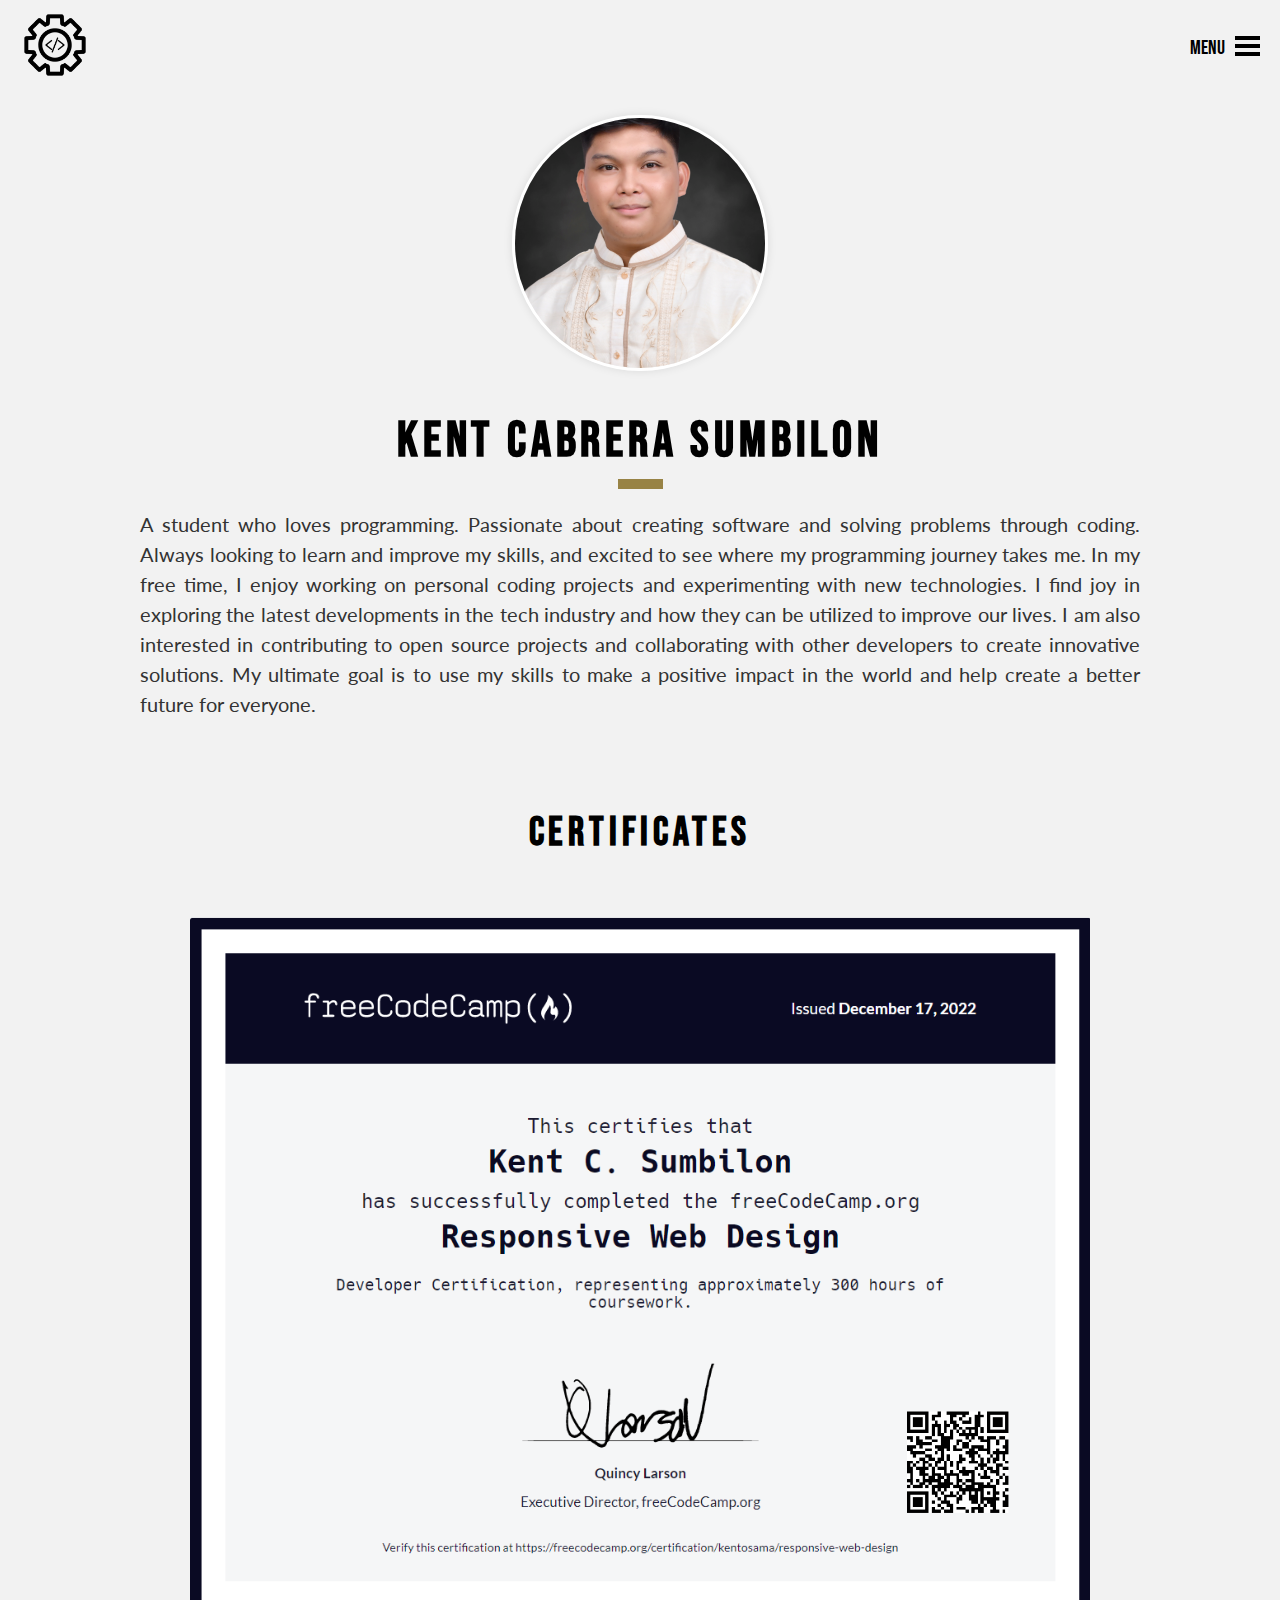
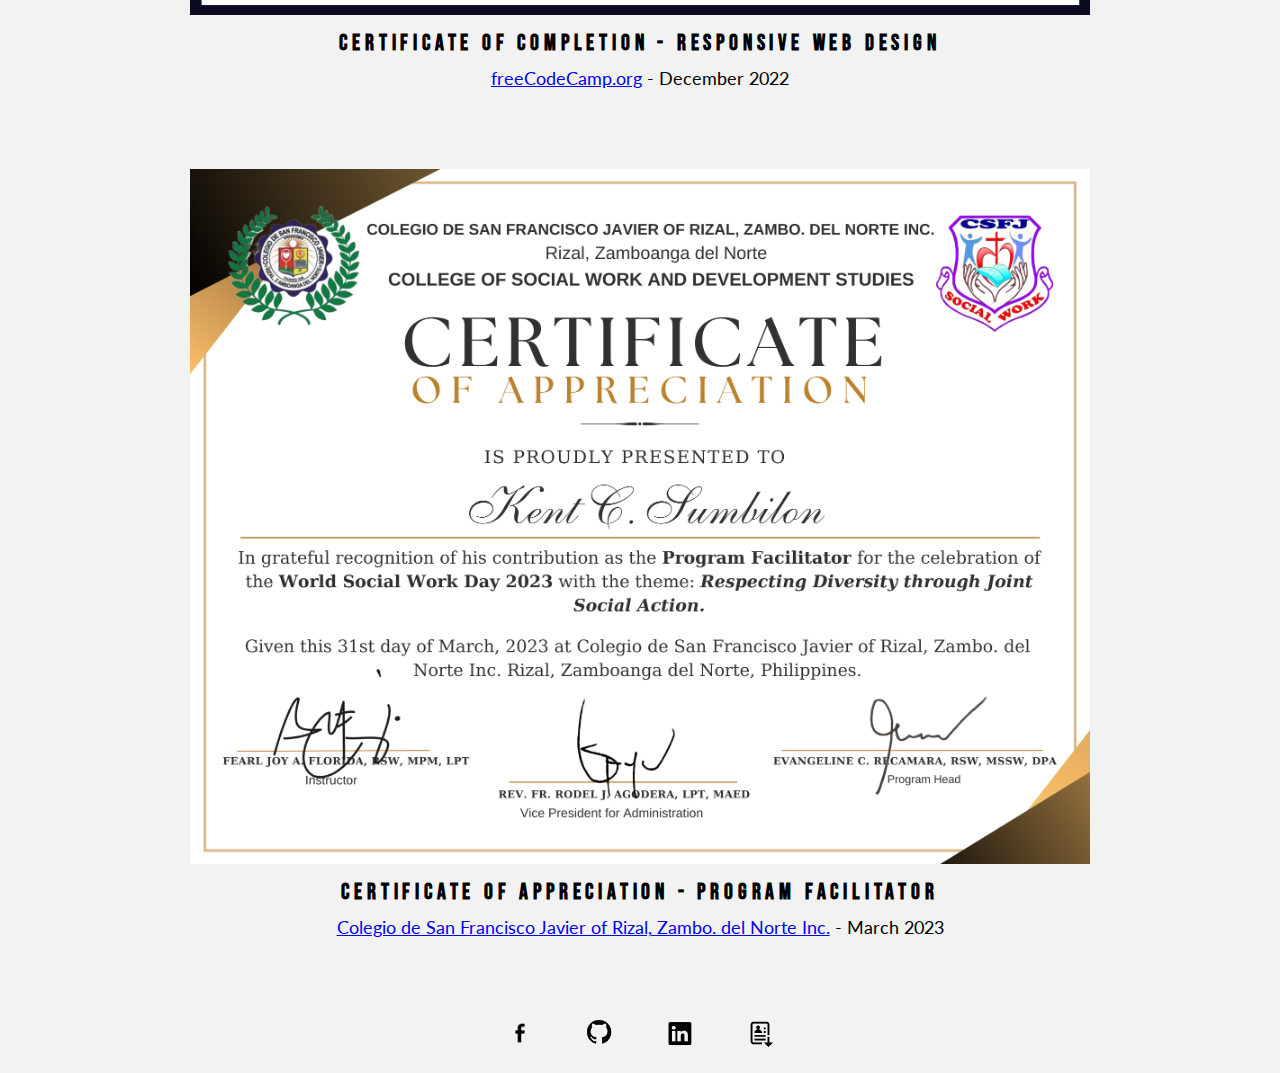
==== commit c7331f4f: "change image" ====
--- a/about.html
+++ b/about.html
@@ -58,7 +58,7 @@
 
       <section id="about-me">
         <div class="about-me-container">
-          <img src="img/Kent Barong.png.png" alt="My Profile Picture" />
+          <img src="img/Kent Barong.png" alt="My Profile Picture" />
           <h1>Kent Cabrera Sumbilon</h1>
           <hr />
           <p>
